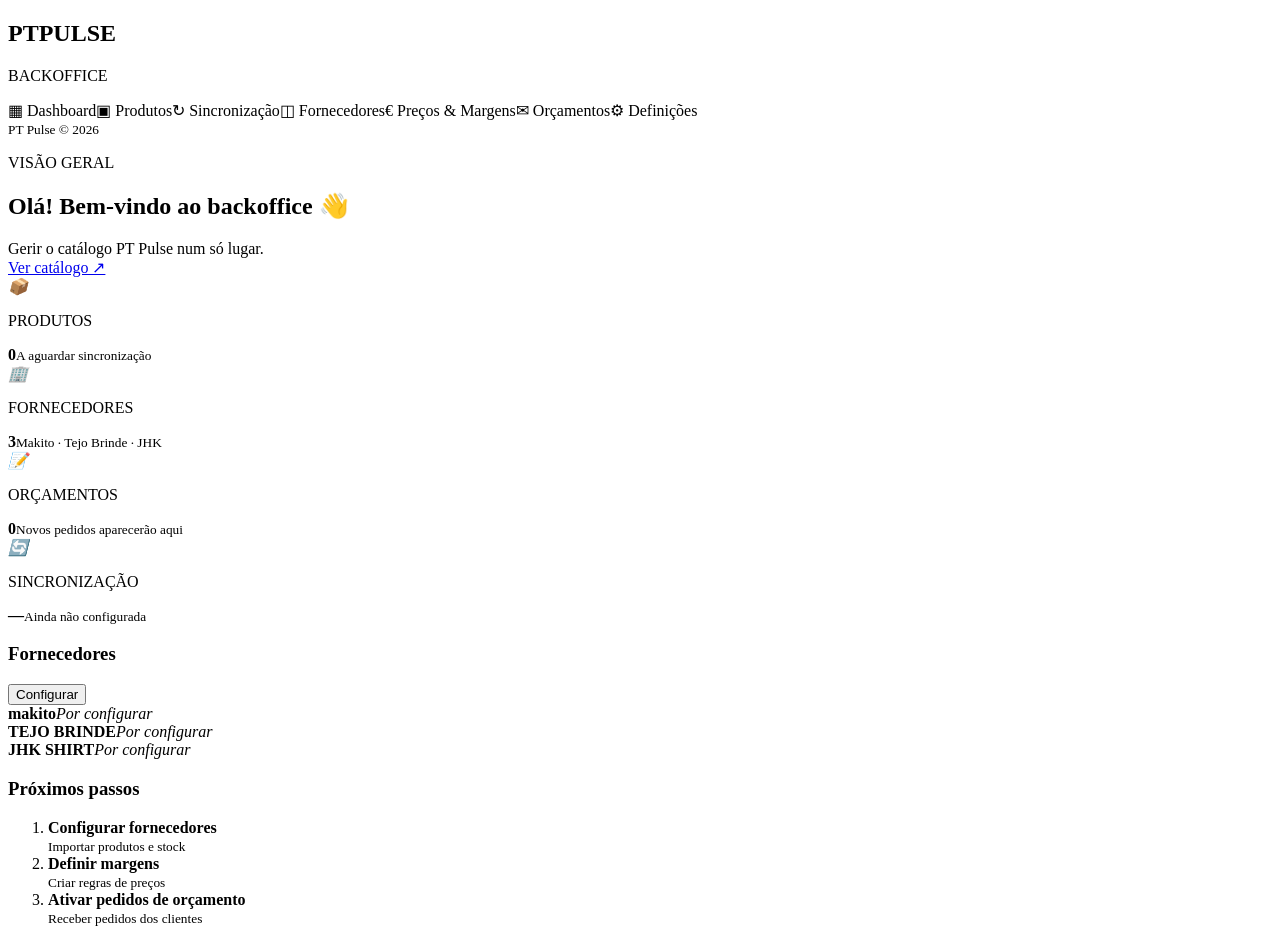
==== admin.html @ 18ca38e1 "Adicionar primeira versão do backoffice PT Pulse" ====
<!doctype html><html lang="pt-PT"><head><meta charset="utf-8"><meta name="viewport" content="width=device-width,initial-scale=1"><title>PT Pulse Admin</title><link rel="stylesheet" href="admin.css"></head><body><aside><h1>PT<span>PULSE</span></h1><p>BACKOFFICE</p><nav><a class="active">▦ Dashboard</a><a>▣ Produtos</a><a>↻ Sincronização</a><a>◫ Fornecedores</a><a>€ Preços & Margens</a><a>✉ Orçamentos</a><a>⚙ Definições</a></nav><small>PT Pulse © 2026</small></aside><main><header><div><p class="eyebrow">VISÃO GERAL</p><h2>Olá! Bem-vindo ao backoffice 👋</h2><span>Gerir o catálogo PT Pulse num só lugar.</span></div><a href="/" target="_blank">Ver catálogo ↗</a></header><section class="stats"><article><i>📦</i><p>PRODUTOS</p><b>0</b><small>A aguardar sincronização</small></article><article><i>🏢</i><p>FORNECEDORES</p><b>3</b><small>Makito · Tejo Brinde · JHK</small></article><article><i>📝</i><p>ORÇAMENTOS</p><b>0</b><small>Novos pedidos aparecerão aqui</small></article><article><i>🔄</i><p>SINCRONIZAÇÃO</p><b>—</b><small>Ainda não configurada</small></article></section><section class="grid"><article class="panel"><div class="panelhead"><h3>Fornecedores</h3><button onclick="alert('Na próxima versão vamos configurar a sincronização de cada fornecedor.')">Configurar</button></div><div class="supplier"><b>makito</b><span><em>Por configurar</em></span></div><div class="supplier"><b>TEJO BRINDE</b><span><em>Por configurar</em></span></div><div class="supplier"><b>JHK SHIRT</b><span><em>Por configurar</em></span></div></article><article class="panel"><h3>Próximos passos</h3><ol><li><b>Configurar fornecedores</b><br><small>Importar produtos e stock</small></li><li><b>Definir margens</b><br><small>Criar regras de preços</small></li><li><b>Ativar pedidos de orçamento</b><br><small>Receber pedidos dos clientes</small></li></ol></article></section></main></body></html>
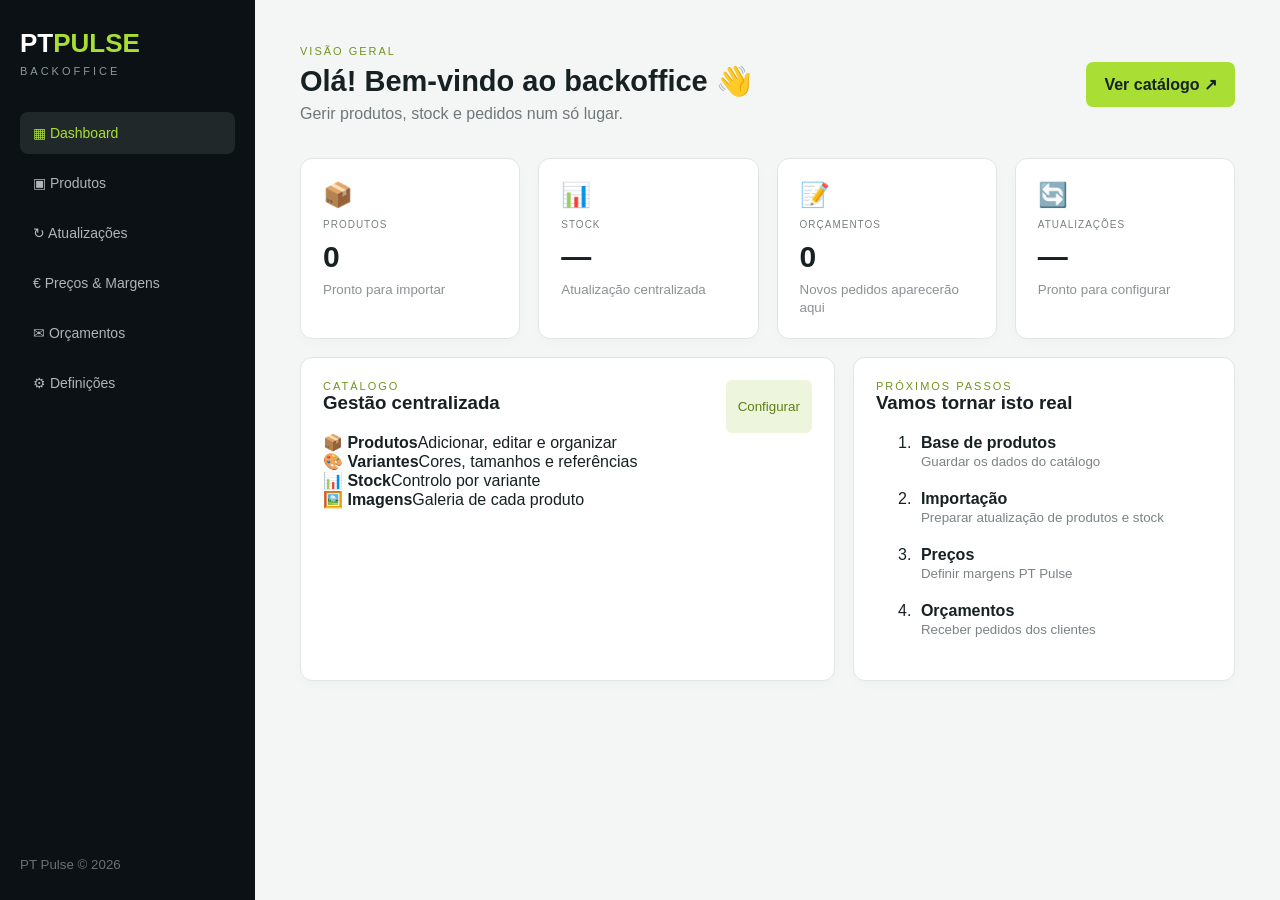
==== commit 7868e03d: "Remover nomes de fornecedores do backoffice" ====
--- a/admin.html
+++ b/admin.html
@@ -1 +1 @@
-<!doctype html><html lang="pt-PT"><head><meta charset="utf-8"><meta name="viewport" content="width=device-width,initial-scale=1"><title>PT Pulse Admin</title><link rel="stylesheet" href="admin.css"></head><body><aside><h1>PT<span>PULSE</span></h1><p>BACKOFFICE</p><nav><a class="active">▦ Dashboard</a><a>▣ Produtos</a><a>↻ Sincronização</a><a>◫ Fornecedores</a><a>€ Preços & Margens</a><a>✉ Orçamentos</a><a>⚙ Definições</a></nav><small>PT Pulse © 2026</small></aside><main><header><div><p class="eyebrow">VISÃO GERAL</p><h2>Olá! Bem-vindo ao backoffice 👋</h2><span>Gerir o catálogo PT Pulse num só lugar.</span></div><a href="/" target="_blank">Ver catálogo ↗</a></header><section class="stats"><article><i>📦</i><p>PRODUTOS</p><b>0</b><small>A aguardar sincronização</small></article><article><i>🏢</i><p>FORNECEDORES</p><b>3</b><small>Makito · Tejo Brinde · JHK</small></article><article><i>📝</i><p>ORÇAMENTOS</p><b>0</b><small>Novos pedidos aparecerão aqui</small></article><article><i>🔄</i><p>SINCRONIZAÇÃO</p><b>—</b><small>Ainda não configurada</small></article></section><section class="grid"><article class="panel"><div class="panelhead"><h3>Fornecedores</h3><button onclick="alert('Na próxima versão vamos configurar a sincronização de cada fornecedor.')">Configurar</button></div><div class="supplier"><b>makito</b><span><em>Por configurar</em></span></div><div class="supplier"><b>TEJO BRINDE</b><span><em>Por configurar</em></span></div><div class="supplier"><b>JHK SHIRT</b><span><em>Por configurar</em></span></div></article><article class="panel"><h3>Próximos passos</h3><ol><li><b>Configurar fornecedores</b><br><small>Importar produtos e stock</small></li><li><b>Definir margens</b><br><small>Criar regras de preços</small></li><li><b>Ativar pedidos de orçamento</b><br><small>Receber pedidos dos clientes</small></li></ol></article></section></main></body></html>+<!doctype html><html lang="pt-PT"><head><meta charset="utf-8"><meta name="viewport" content="width=device-width,initial-scale=1"><title>PT Pulse Admin</title><link rel="stylesheet" href="admin.css"></head><body><aside><h1>PT<span>PULSE</span></h1><p>BACKOFFICE</p><nav><a class="active">▦ Dashboard</a><a>▣ Produtos</a><a>↻ Atualizações</a><a>€ Preços & Margens</a><a>✉ Orçamentos</a><a>⚙ Definições</a></nav><small>PT Pulse © 2026</small></aside><main><header><div><p class="eyebrow">VISÃO GERAL</p><h2>Olá! Bem-vindo ao backoffice 👋</h2><span>Gerir produtos, stock e pedidos num só lugar.</span></div><a href="/" target="_blank">Ver catálogo ↗</a></header><section class="stats"><article><i>📦</i><p>PRODUTOS</p><b>0</b><small>Pronto para importar</small></article><article><i>📊</i><p>STOCK</p><b>—</b><small>Atualização centralizada</small></article><article><i>📝</i><p>ORÇAMENTOS</p><b>0</b><small>Novos pedidos aparecerão aqui</small></article><article><i>🔄</i><p>ATUALIZAÇÕES</p><b>—</b><small>Pronto para configurar</small></article></section><section class="grid"><article class="panel"><div class="panelhead"><div><p class="eyebrow">CATÁLOGO</p><h3>Gestão centralizada</h3></div><button onclick="alert('A seguir vamos ligar a importação e atualização dos produtos.')">Configurar</button></div><div class="item"><b>📦 Produtos</b><span>Adicionar, editar e organizar</span></div><div class="item"><b>🎨 Variantes</b><span>Cores, tamanhos e referências</span></div><div class="item"><b>📊 Stock</b><span>Controlo por variante</span></div><div class="item"><b>🖼️ Imagens</b><span>Galeria de cada produto</span></div></article><article class="panel"><p class="eyebrow">PRÓXIMOS PASSOS</p><h3>Vamos tornar isto real</h3><ol><li><b>Base de produtos</b><br><small>Guardar os dados do catálogo</small></li><li><b>Importação</b><br><small>Preparar atualização de produtos e stock</small></li><li><b>Preços</b><br><small>Definir margens PT Pulse</small></li><li><b>Orçamentos</b><br><small>Receber pedidos dos clientes</small></li></ol></article></section></main></body></html>
--- a/admin.css
+++ b/admin.css
@@ -0,0 +1 @@
+*{box-sizing:border-box}body{margin:0;font-family:Arial,sans-serif;background:#f4f6f5;color:#172023;display:flex}aside{width:255px;background:#0b1114;color:white;min-height:100vh;padding:28px 20px;display:flex;flex-direction:column}aside h1{margin:0;font-size:26px}aside h1 span{color:#a9df35}aside>p{font-size:11px;letter-spacing:3px;color:#8d989b;margin:6px 0 35px}nav{display:grid;gap:8px}nav a{padding:13px;border-radius:8px;color:#aeb6b8;font-size:14px}.active,nav a:hover{background:#20282a;color:#a9df35}aside small{margin-top:auto;color:#687174}main{flex:1;padding:45px;max-width:1400px}header{display:flex;justify-content:space-between;align-items:center;margin-bottom:35px}.eyebrow{font-size:11px;letter-spacing:2px;color:#71951f;margin:0}h2{margin:7px 0;font-size:29px}header span{color:#6e777a}header a{background:#a9df35;color:#172023;padding:13px 18px;border-radius:7px;text-decoration:none;font-weight:bold}.stats{display:grid;grid-template-columns:repeat(4,1fr);gap:18px}.stats article,.panel{background:white;border:1px solid #e1e5e3;border-radius:12px;padding:22px;box-shadow:0 4px 12px #00000005}.stats i{font-style:normal;font-size:24px}.stats p{font-size:10px;letter-spacing:1px;color:#788083}.stats b{font-size:30px;display:block;margin-bottom:6px}.stats small{color:#8a9294}.grid{display:grid;grid-template-columns:1.4fr 1fr;gap:18px;margin-top:18px}.panel h3{margin-top:0}.panelhead{display:flex;justify-content:space-between}.panel button{border:0;background:#eef5dd;color:#5c8114;padding:8px 12px;border-radius:6px}.supplier{display:flex;justify-content:space-between;padding:18px 0;border-top:1px solid #eee}.supplier em{font-style:normal;background:#fff2d9;color:#9a6b14;padding:6px 10px;border-radius:20px;font-size:11px}li{margin:20px 0;padding-left:5px}li small{color:#7a8385}@media(max-width:800px){aside{width:70px;padding:20px 10px}aside h1,aside>p,nav a:not(.active),aside small{font-size:0}nav a{font-size:20px!important}main{padding:22px}.stats,.grid{grid-template-columns:1fr 1fr}.grid{display:grid}header{align-items:flex-start;gap:15px}}@media(max-width:550px){.stats,.grid{grid-template-columns:1fr}h2{font-size:22px}}
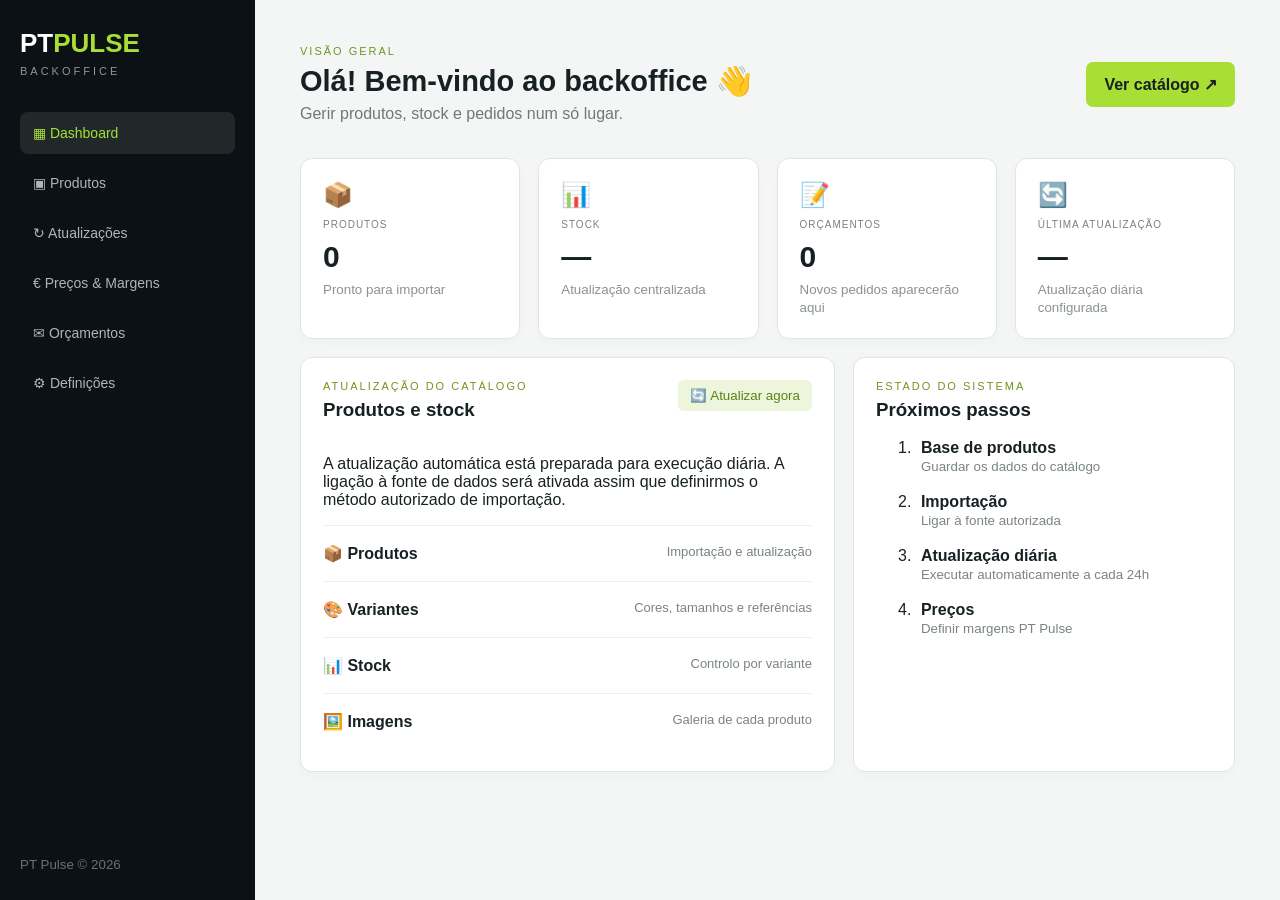
==== commit 21b084c3: "Preparar atualização diária do catálogo no backoffice" ====
--- a/admin.html
+++ b/admin.html
@@ -1 +1 @@
-<!doctype html><html lang="pt-PT"><head><meta charset="utf-8"><meta name="viewport" content="width=device-width,initial-scale=1"><title>PT Pulse Admin</title><link rel="stylesheet" href="admin.css"></head><body><aside><h1>PT<span>PULSE</span></h1><p>BACKOFFICE</p><nav><a class="active">▦ Dashboard</a><a>▣ Produtos</a><a>↻ Atualizações</a><a>€ Preços & Margens</a><a>✉ Orçamentos</a><a>⚙ Definições</a></nav><small>PT Pulse © 2026</small></aside><main><header><div><p class="eyebrow">VISÃO GERAL</p><h2>Olá! Bem-vindo ao backoffice 👋</h2><span>Gerir produtos, stock e pedidos num só lugar.</span></div><a href="/" target="_blank">Ver catálogo ↗</a></header><section class="stats"><article><i>📦</i><p>PRODUTOS</p><b>0</b><small>Pronto para importar</small></article><article><i>📊</i><p>STOCK</p><b>—</b><small>Atualização centralizada</small></article><article><i>📝</i><p>ORÇAMENTOS</p><b>0</b><small>Novos pedidos aparecerão aqui</small></article><article><i>🔄</i><p>ATUALIZAÇÕES</p><b>—</b><small>Pronto para configurar</small></article></section><section class="grid"><article class="panel"><div class="panelhead"><div><p class="eyebrow">CATÁLOGO</p><h3>Gestão centralizada</h3></div><button onclick="alert('A seguir vamos ligar a importação e atualização dos produtos.')">Configurar</button></div><div class="item"><b>📦 Produtos</b><span>Adicionar, editar e organizar</span></div><div class="item"><b>🎨 Variantes</b><span>Cores, tamanhos e referências</span></div><div class="item"><b>📊 Stock</b><span>Controlo por variante</span></div><div class="item"><b>🖼️ Imagens</b><span>Galeria de cada produto</span></div></article><article class="panel"><p class="eyebrow">PRÓXIMOS PASSOS</p><h3>Vamos tornar isto real</h3><ol><li><b>Base de produtos</b><br><small>Guardar os dados do catálogo</small></li><li><b>Importação</b><br><small>Preparar atualização de produtos e stock</small></li><li><b>Preços</b><br><small>Definir margens PT Pulse</small></li><li><b>Orçamentos</b><br><small>Receber pedidos dos clientes</small></li></ol></article></section></main></body></html>+<!doctype html><html lang="pt-PT"><head><meta charset="utf-8"><meta name="viewport" content="width=device-width,initial-scale=1"><title>PT Pulse Admin</title><link rel="stylesheet" href="admin.css"></head><body><aside><h1>PT<span>PULSE</span></h1><p>BACKOFFICE</p><nav><a class="active">▦ Dashboard</a><a>▣ Produtos</a><a>↻ Atualizações</a><a>€ Preços & Margens</a><a>✉ Orçamentos</a><a>⚙ Definições</a></nav><small>PT Pulse © 2026</small></aside><main><header><div><p class="eyebrow">VISÃO GERAL</p><h2>Olá! Bem-vindo ao backoffice 👋</h2><span>Gerir produtos, stock e pedidos num só lugar.</span></div><a href="/" target="_blank">Ver catálogo ↗</a></header><section class="stats"><article><i>📦</i><p>PRODUTOS</p><b id="products">0</b><small>Pronto para importar</small></article><article><i>📊</i><p>STOCK</p><b>—</b><small>Atualização centralizada</small></article><article><i>📝</i><p>ORÇAMENTOS</p><b>0</b><small>Novos pedidos aparecerão aqui</small></article><article><i>🔄</i><p>ÚLTIMA ATUALIZAÇÃO</p><b id="last">—</b><small>Atualização diária configurada</small></article></section><section class="grid"><article class="panel"><div class="panelhead"><div><p class="eyebrow">ATUALIZAÇÃO DO CATÁLOGO</p><h3>Produtos e stock</h3></div><button id="sync">🔄 Atualizar agora</button></div><p class="synctext">A atualização automática está preparada para execução diária. A ligação à fonte de dados será ativada assim que definirmos o método autorizado de importação.</p><div class="item"><b>📦 Produtos</b><span>Importação e atualização</span></div><div class="item"><b>🎨 Variantes</b><span>Cores, tamanhos e referências</span></div><div class="item"><b>📊 Stock</b><span>Controlo por variante</span></div><div class="item"><b>🖼️ Imagens</b><span>Galeria de cada produto</span></div></article><article class="panel"><p class="eyebrow">ESTADO DO SISTEMA</p><h3>Próximos passos</h3><ol><li><b>Base de produtos</b><br><small>Guardar os dados do catálogo</small></li><li><b>Importação</b><br><small>Ligar à fonte autorizada</small></li><li><b>Atualização diária</b><br><small>Executar automaticamente a cada 24h</small></li><li><b>Preços</b><br><small>Definir margens PT Pulse</small></li></ol></article></section></main><script>const b=document.getElementById('sync'),l=document.getElementById('last');b.onclick=()=>{b.disabled=true;b.textContent='⏳ A preparar...';setTimeout(()=>{l.textContent='Agora';b.textContent='✓ Pedido registado';},700)}</script></body></html>
--- a/admin.css
+++ b/admin.css
@@ -1 +1 @@
-*{box-sizing:border-box}body{margin:0;font-family:Arial,sans-serif;background:#f4f6f5;color:#172023;display:flex}aside{width:255px;background:#0b1114;color:white;min-height:100vh;padding:28px 20px;display:flex;flex-direction:column}aside h1{margin:0;font-size:26px}aside h1 span{color:#a9df35}aside>p{font-size:11px;letter-spacing:3px;color:#8d989b;margin:6px 0 35px}nav{display:grid;gap:8px}nav a{padding:13px;border-radius:8px;color:#aeb6b8;font-size:14px}.active,nav a:hover{background:#20282a;color:#a9df35}aside small{margin-top:auto;color:#687174}main{flex:1;padding:45px;max-width:1400px}header{display:flex;justify-content:space-between;align-items:center;margin-bottom:35px}.eyebrow{font-size:11px;letter-spacing:2px;color:#71951f;margin:0}h2{margin:7px 0;font-size:29px}header span{color:#6e777a}header a{background:#a9df35;color:#172023;padding:13px 18px;border-radius:7px;text-decoration:none;font-weight:bold}.stats{display:grid;grid-template-columns:repeat(4,1fr);gap:18px}.stats article,.panel{background:white;border:1px solid #e1e5e3;border-radius:12px;padding:22px;box-shadow:0 4px 12px #00000005}.stats i{font-style:normal;font-size:24px}.stats p{font-size:10px;letter-spacing:1px;color:#788083}.stats b{font-size:30px;display:block;margin-bottom:6px}.stats small{color:#8a9294}.grid{display:grid;grid-template-columns:1.4fr 1fr;gap:18px;margin-top:18px}.panel h3{margin-top:0}.panelhead{display:flex;justify-content:space-between}.panel button{border:0;background:#eef5dd;color:#5c8114;padding:8px 12px;border-radius:6px}.supplier{display:flex;justify-content:space-between;padding:18px 0;border-top:1px solid #eee}.supplier em{font-style:normal;background:#fff2d9;color:#9a6b14;padding:6px 10px;border-radius:20px;font-size:11px}li{margin:20px 0;padding-left:5px}li small{color:#7a8385}@media(max-width:800px){aside{width:70px;padding:20px 10px}aside h1,aside>p,nav a:not(.active),aside small{font-size:0}nav a{font-size:20px!important}main{padding:22px}.stats,.grid{grid-template-columns:1fr 1fr}.grid{display:grid}header{align-items:flex-start;gap:15px}}@media(max-width:550px){.stats,.grid{grid-template-columns:1fr}h2{font-size:22px}}+*{box-sizing:border-box}body{margin:0;font-family:Arial,sans-serif;background:#f4f6f5;color:#172023;display:flex}aside{width:255px;background:#0b1114;color:white;min-height:100vh;padding:28px 20px;display:flex;flex-direction:column}aside h1{margin:0;font-size:26px}aside h1 span{color:#a9df35}aside>p{font-size:11px;letter-spacing:3px;color:#8d989b;margin:6px 0 35px}nav{display:grid;gap:8px}nav a{padding:13px;border-radius:8px;color:#aeb6b8;font-size:14px}.active,nav a:hover{background:#20282a;color:#a9df35}aside small{margin-top:auto;color:#687174}main{flex:1;padding:45px;max-width:1400px}header{display:flex;justify-content:space-between;align-items:center;margin-bottom:35px}.eyebrow{font-size:11px;letter-spacing:2px;color:#71951f;margin:0}h2{margin:7px 0;font-size:29px}header span{color:#6e777a}header a{background:#a9df35;color:#172023;padding:13px 18px;border-radius:7px;text-decoration:none;font-weight:bold}.stats{display:grid;grid-template-columns:repeat(4,1fr);gap:18px}.stats article,.panel{background:white;border:1px solid #e1e5e3;border-radius:12px;padding:22px;box-shadow:0 4px 12px #00000005}.stats i{font-style:normal;font-size:24px}.stats p{font-size:10px;letter-spacing:1px;color:#788083}.stats b{font-size:30px;display:block;margin-bottom:6px}.stats small{color:#8a9294}.grid{display:grid;grid-template-columns:1.4fr 1fr;gap:18px;margin-top:18px}.panel h3{margin:7px 0 18px}.panelhead{display:flex;justify-content:space-between;align-items:start}.panel button{border:0;background:#eef5dd;color:#5c8114;padding:8px 12px;border-radius:6px}.item{display:flex;justify-content:space-between;gap:20px;padding:18px 0;border-top:1px solid #eee}.item span{color:#7a8385;font-size:13px}li{margin:18px 0;padding-left:5px}li small{color:#7a8385}@media(max-width:800px){aside{width:70px;padding:20px 10px}aside h1,aside>p,nav a:not(.active),aside small{font-size:0}nav a{font-size:20px!important}main{padding:22px}.stats,.grid{grid-template-columns:1fr 1fr}header{align-items:flex-start;gap:15px}}@media(max-width:550px){.stats,.grid{grid-template-columns:1fr}.item{display:block}.item span{display:block;margin-top:6px}h2{font-size:22px}}
